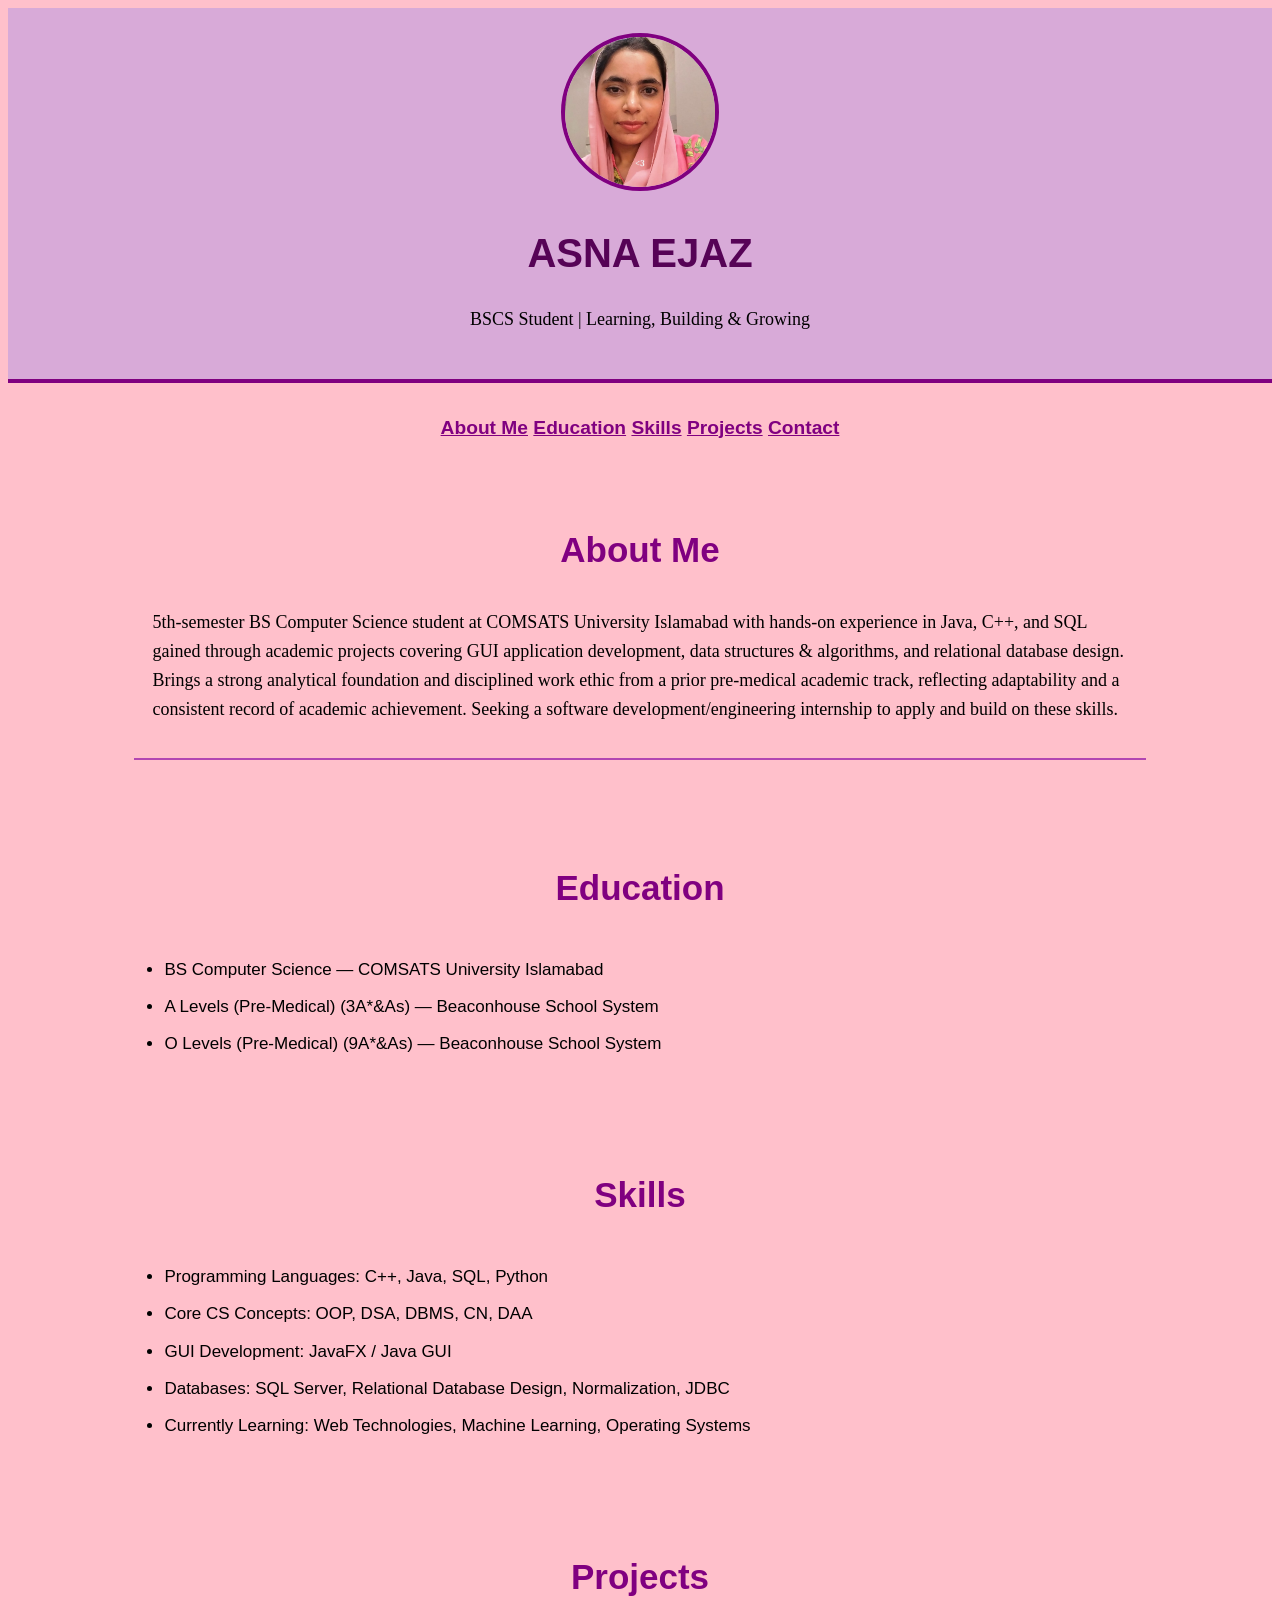
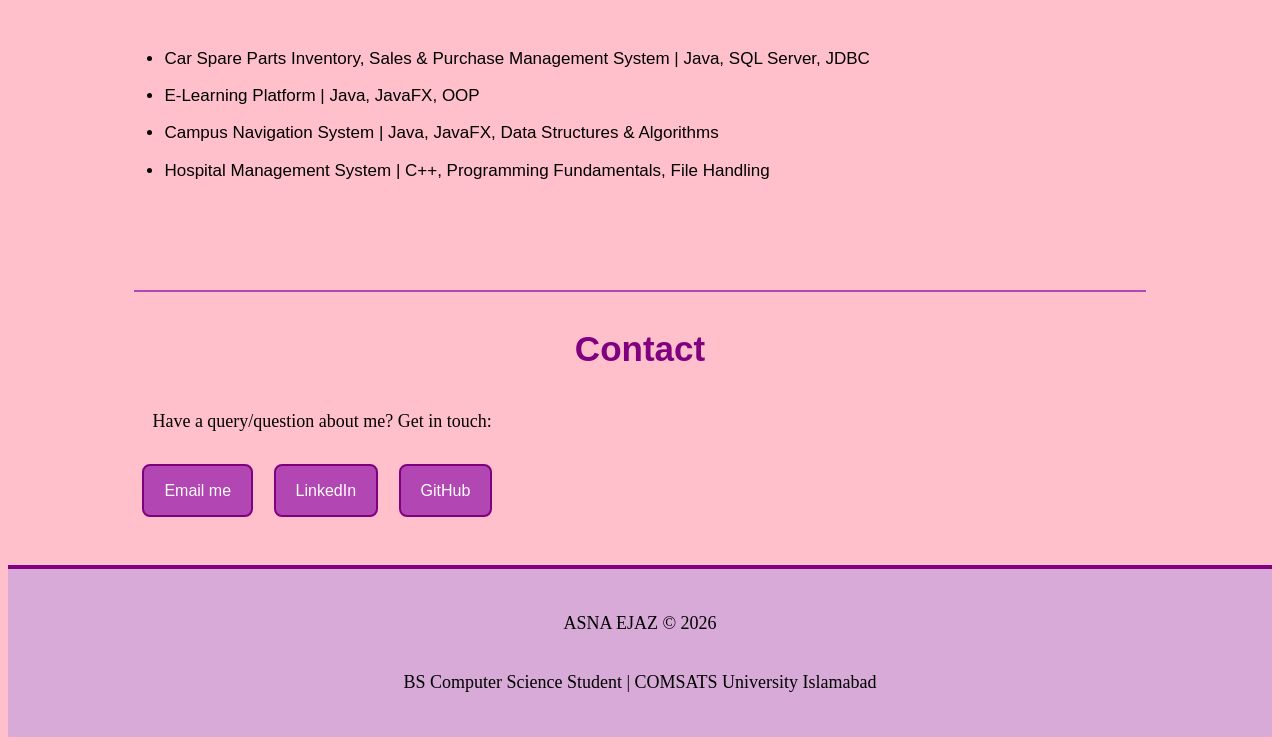
==== index.html @ 3ecc39cf "Initial commit" ====
<!doctype html>

<html lang="en">
  <head>
    <meta charset="UTF-8" />
    <meta name="viewport" content="width=device-width, initial-scale=1.0" />
    <link rel="stylesheet" href="style.css" />
    <title>Asna Ejaz - About Me</title>
  </head>

  <body>
    <header>
      <img src="picture.jpeg" alt="Asna Ejaz" />

      <h1>ASNA EJAZ</h1>

      <p>BSCS Student | Learning, Building & Growing</p>
    </header>

    <nav>
      <a href="#about">About Me</a>
      <a href="#education">Education</a>
      <a href="#skills">Skills</a>
      <a href="#projects">Projects</a>
      <a href="#contact">Contact</a>
    </nav>

    <main>
      <section id="about" class="About_Me">
        <h2>About Me</h2>

        <p>
          5th-semester BS Computer Science student at COMSATS University
          Islamabad with hands-on experience in Java, C++, and SQL gained
          through academic projects covering GUI application development, data
          structures & algorithms, and relational database design. Brings a
          strong analytical foundation and disciplined work ethic from a prior
          pre-medical academic track, reflecting adaptability and a consistent
          record of academic achievement. Seeking a software
          development/engineering internship to apply and build on these skills.
        </p>
        <hr />
      </section>

      <section id="education" class="Education">
        <h2>Education</h2>
        <ul>
          <li>BS Computer Science — COMSATS University Islamabad</li>
          <li>A Levels (Pre-Medical) (3A*&As) — Beaconhouse School System</li>
          <li>O Levels (Pre-Medical) (9A*&As) — Beaconhouse School System</li>
        </ul>
      </section>

      <section id="skills" class="Skills">
        <h2>Skills</h2>
        <ul>
          <li>Programming Languages: C++, Java, SQL, Python</li>
          <li>Core CS Concepts: OOP, DSA, DBMS, CN, DAA</li>
          <li>GUI Development: JavaFX / Java GUI</li>
          <li>
            Databases: SQL Server, Relational Database Design, Normalization,
            JDBC
          </li>
          <li>
            Currently Learning: Web Technologies, Machine Learning, Operating
            Systems
          </li>
        </ul>
      </section>

      <section id="projects" class="Projects">
        <h2>Projects</h2>
        <ul>
          <li>
            Car Spare Parts Inventory, Sales & Purchase Management System |
            Java, SQL Server, JDBC
          </li>

          <li>E-Learning Platform | Java, JavaFX, OOP</li>

          <li>
            Campus Navigation System | Java, JavaFX, Data Structures &
            Algorithms
          </li>

          <li>
            Hospital Management System | C++, Programming Fundamentals, File
            Handling
          </li>
        </ul>
      </section>

      <section id="contact" class="Contact">
        <hr />

        <h2>Contact</h2>

        <p>Have a query/question about me? Get in touch:</p>

        <a class="btn" href="mailto:asnaejaz7@gmail.com"> Email me </a>

        <a
          class="btn"
          href="https://www.linkedin.com/in/asna-ejaz-a03300438/"
          target="_blank"
        >
          LinkedIn
        </a>

        <a
          class="btn"
          href="https://github.com/asnaejaz/WEB-TECHLOLOGY-Semester-5---FA26-"
          target="_blank"
        >
          GitHub
        </a>
      </section>
    </main>

    <footer>
      <p>ASNA EJAZ © 2026</p>
      <p>BS Computer Science Student | COMSATS University Islamabad</p>
    </footer>
  </body>
</html>
---- style.css ----
body {
  background-color: pink;
  font-family: Arial, sans-serif;
  line-height: 1.6;
}

header {
  background-color: rgb(216, 170, 216);
  text-align: center;
  font-size: larger;
  padding: 25px;
  margin-bottom: 20px;
  border-bottom: 4px solid purple;
}

nav {
  text-align: center;
  padding: 10px;
  margin-bottom: 20px;
  font-weight: bold;
  font-size: larger;
}

nav a {
  color: purple;
}

nav a:hover {
  color: white;
}

header img {
  width: 150px;
  height: 150px;
  border-radius: 50%;
  object-fit: cover;
  border: 4px solid purple;
  margin-bottom: 10px;
}

h1 {
  color: rgb(86, 3, 86);
  text-align: center;
  font-size: 40px;
  margin: 10px 0;
}

h2 {
  color: purple;
  text-align: center;
  font-size: 35px;
  margin-bottom: 20px;
}

p {
  padding: 10px 18px;
  margin: 10px 0;
  color: #000;
  font-family: "Times New Roman", Times, serif;
  font-size: 18px;
}

main {
  width: 80%;
  margin: 30px auto;
}

section {
  margin: 25px 0;
  padding: 10px 0;
}

ul {
  padding: 10px 30px;
}

li {
  margin: 10px 0;
  font-size: 17px;
}

.btn {
  display: inline-block;
  background-color: rgb(178, 70, 178);
  color: white;
  text-align: center;
  text-decoration: none;
  padding: 12px 20px;
  margin: 8px;
  border: 2px solid purple;
  border-radius: 8px;
}

.btn:hover {
  background-color: purple;
  color: white;
}

hr {
  border: 0;
  border-top: 2px solid rgb(178, 70, 178);
  margin: 25px 0;
}

footer {
  background-color: rgb(216, 170, 216);
  text-align: center;
  font-size: larger;
  padding: 20px;
  margin-top: 30px;
  border-top: 4px solid purple;
}
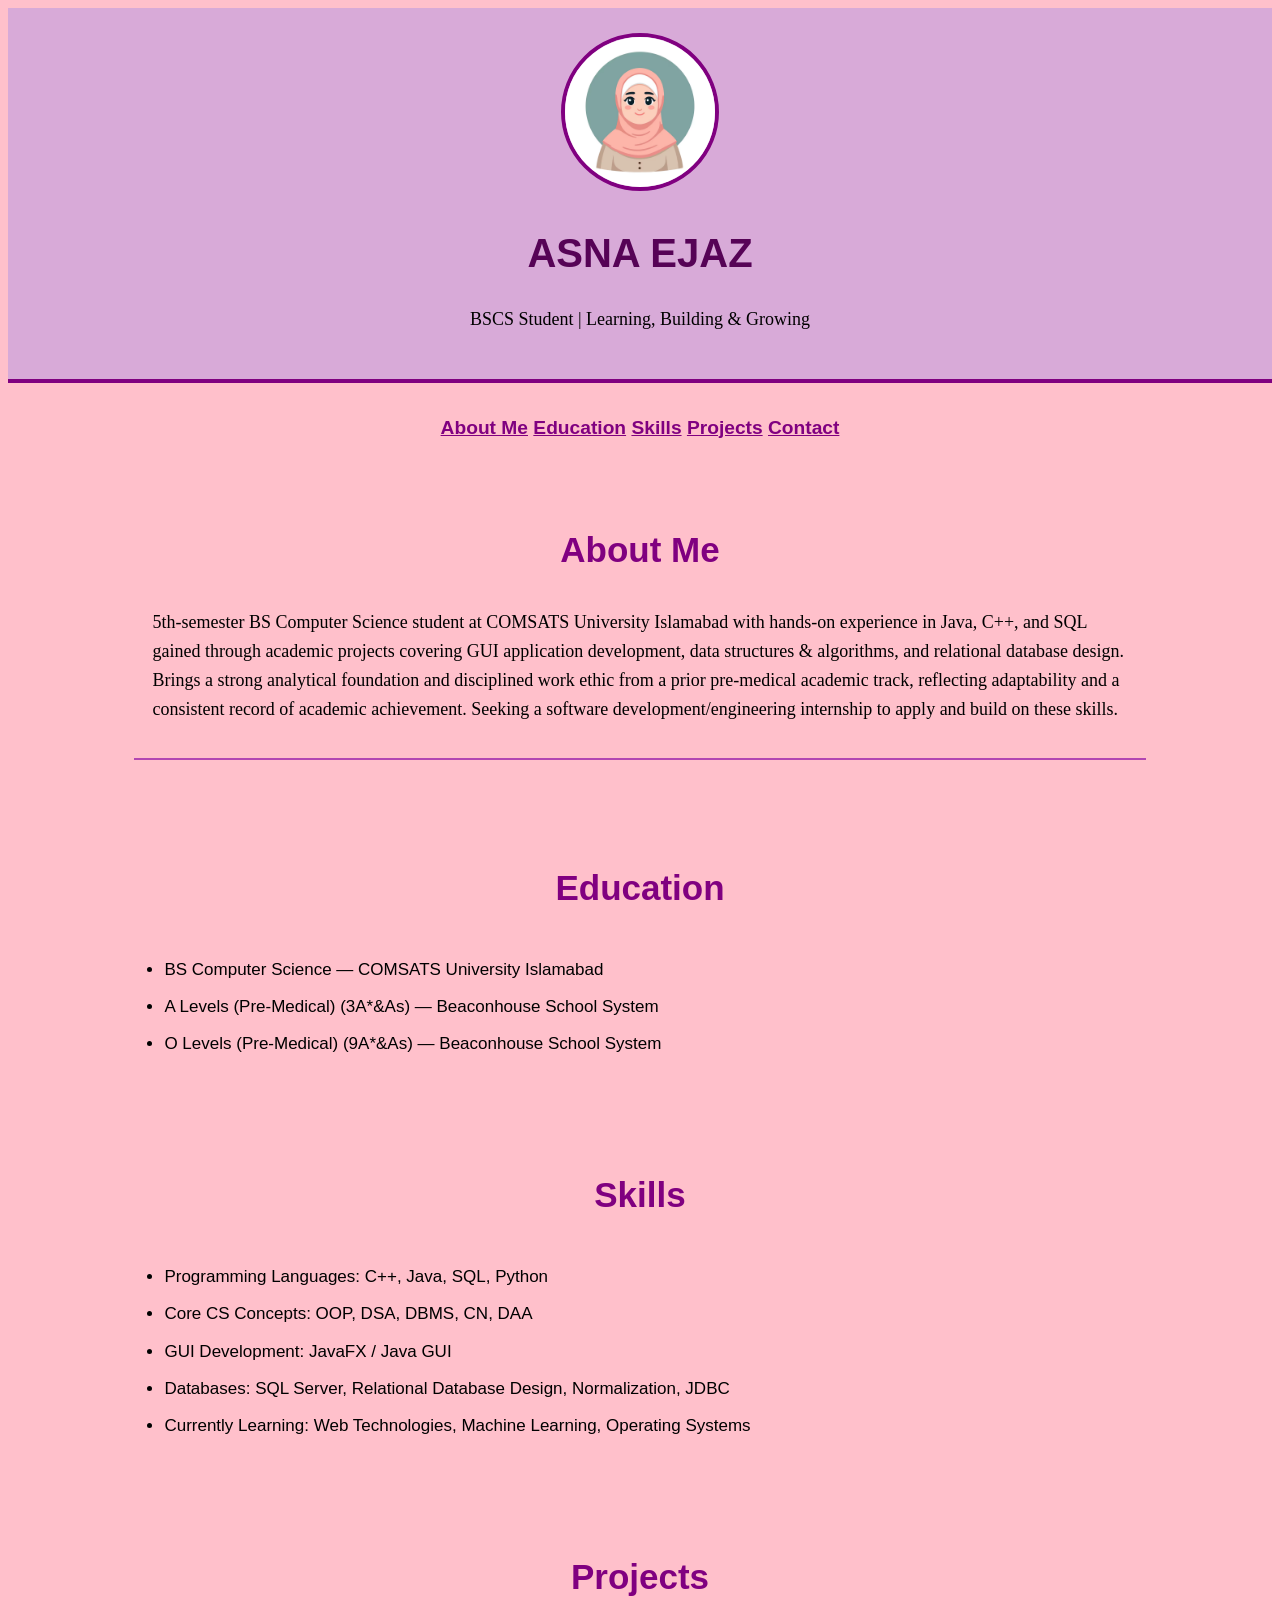
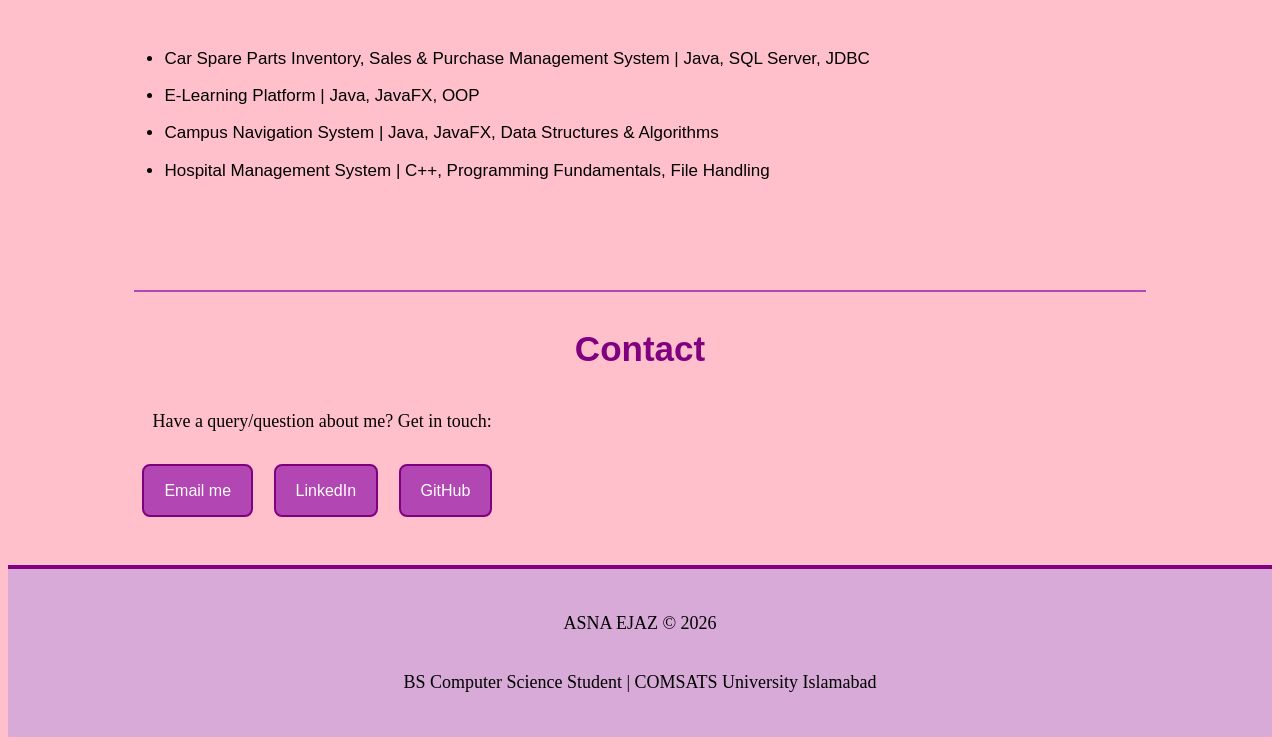
==== commit 00c454f4: "Add files via upload" ====
--- a/index.html
+++ b/index.html
@@ -1,125 +1,125 @@
-<!doctype html>
-
-<html lang="en">
-  <head>
-    <meta charset="UTF-8" />
-    <meta name="viewport" content="width=device-width, initial-scale=1.0" />
-    <link rel="stylesheet" href="style.css" />
-    <title>Asna Ejaz - About Me</title>
-  </head>
-
-  <body>
-    <header>
-      <img src="picture.jpeg" alt="Asna Ejaz" />
-
-      <h1>ASNA EJAZ</h1>
-
-      <p>BSCS Student | Learning, Building & Growing</p>
-    </header>
-
-    <nav>
-      <a href="#about">About Me</a>
-      <a href="#education">Education</a>
-      <a href="#skills">Skills</a>
-      <a href="#projects">Projects</a>
-      <a href="#contact">Contact</a>
-    </nav>
-
-    <main>
-      <section id="about" class="About_Me">
-        <h2>About Me</h2>
-
-        <p>
-          5th-semester BS Computer Science student at COMSATS University
-          Islamabad with hands-on experience in Java, C++, and SQL gained
-          through academic projects covering GUI application development, data
-          structures & algorithms, and relational database design. Brings a
-          strong analytical foundation and disciplined work ethic from a prior
-          pre-medical academic track, reflecting adaptability and a consistent
-          record of academic achievement. Seeking a software
-          development/engineering internship to apply and build on these skills.
-        </p>
-        <hr />
-      </section>
-
-      <section id="education" class="Education">
-        <h2>Education</h2>
-        <ul>
-          <li>BS Computer Science — COMSATS University Islamabad</li>
-          <li>A Levels (Pre-Medical) (3A*&As) — Beaconhouse School System</li>
-          <li>O Levels (Pre-Medical) (9A*&As) — Beaconhouse School System</li>
-        </ul>
-      </section>
-
-      <section id="skills" class="Skills">
-        <h2>Skills</h2>
-        <ul>
-          <li>Programming Languages: C++, Java, SQL, Python</li>
-          <li>Core CS Concepts: OOP, DSA, DBMS, CN, DAA</li>
-          <li>GUI Development: JavaFX / Java GUI</li>
-          <li>
-            Databases: SQL Server, Relational Database Design, Normalization,
-            JDBC
-          </li>
-          <li>
-            Currently Learning: Web Technologies, Machine Learning, Operating
-            Systems
-          </li>
-        </ul>
-      </section>
-
-      <section id="projects" class="Projects">
-        <h2>Projects</h2>
-        <ul>
-          <li>
-            Car Spare Parts Inventory, Sales & Purchase Management System |
-            Java, SQL Server, JDBC
-          </li>
-
-          <li>E-Learning Platform | Java, JavaFX, OOP</li>
-
-          <li>
-            Campus Navigation System | Java, JavaFX, Data Structures &
-            Algorithms
-          </li>
-
-          <li>
-            Hospital Management System | C++, Programming Fundamentals, File
-            Handling
-          </li>
-        </ul>
-      </section>
-
-      <section id="contact" class="Contact">
-        <hr />
-
-        <h2>Contact</h2>
-
-        <p>Have a query/question about me? Get in touch:</p>
-
-        <a class="btn" href="mailto:asnaejaz7@gmail.com"> Email me </a>
-
-        <a
-          class="btn"
-          href="https://www.linkedin.com/in/asna-ejaz-a03300438/"
-          target="_blank"
-        >
-          LinkedIn
-        </a>
-
-        <a
-          class="btn"
-          href="https://github.com/asnaejaz/WEB-TECHLOLOGY-Semester-5---FA26-"
-          target="_blank"
-        >
-          GitHub
-        </a>
-      </section>
-    </main>
-
-    <footer>
-      <p>ASNA EJAZ © 2026</p>
-      <p>BS Computer Science Student | COMSATS University Islamabad</p>
-    </footer>
-  </body>
-</html>
+<!doctype html>
+
+<html lang="en">
+  <head>
+    <meta charset="UTF-8" />
+    <meta name="viewport" content="width=device-width, initial-scale=1.0" />
+    <link rel="stylesheet" href="style.css" />
+    <title>Asna Ejaz - About Me</title>
+  </head>
+
+  <body>
+    <header>
+      <img src="picture.avif"" alt="Profile Picture" />
+
+      <h1>ASNA EJAZ</h1>
+
+      <p>BSCS Student | Learning, Building & Growing</p>
+    </header>
+
+    <nav>
+      <a href="#about">About Me</a>
+      <a href="#education">Education</a>
+      <a href="#skills">Skills</a>
+      <a href="#projects">Projects</a>
+      <a href="#contact">Contact</a>
+    </nav>
+
+    <main>
+      <section id="about" class="About_Me">
+        <h2>About Me</h2>
+
+        <p>
+          5th-semester BS Computer Science student at COMSATS University
+          Islamabad with hands-on experience in Java, C++, and SQL gained
+          through academic projects covering GUI application development, data
+          structures & algorithms, and relational database design. Brings a
+          strong analytical foundation and disciplined work ethic from a prior
+          pre-medical academic track, reflecting adaptability and a consistent
+          record of academic achievement. Seeking a software
+          development/engineering internship to apply and build on these skills.
+        </p>
+        <hr />
+      </section>
+
+      <section id="education" class="Education">
+        <h2>Education</h2>
+        <ul>
+          <li>BS Computer Science — COMSATS University Islamabad</li>
+          <li>A Levels (Pre-Medical) (3A*&As) — Beaconhouse School System</li>
+          <li>O Levels (Pre-Medical) (9A*&As) — Beaconhouse School System</li>
+        </ul>
+      </section>
+
+      <section id="skills" class="Skills">
+        <h2>Skills</h2>
+        <ul>
+          <li>Programming Languages: C++, Java, SQL, Python</li>
+          <li>Core CS Concepts: OOP, DSA, DBMS, CN, DAA</li>
+          <li>GUI Development: JavaFX / Java GUI</li>
+          <li>
+            Databases: SQL Server, Relational Database Design, Normalization,
+            JDBC
+          </li>
+          <li>
+            Currently Learning: Web Technologies, Machine Learning, Operating
+            Systems
+          </li>
+        </ul>
+      </section>
+
+      <section id="projects" class="Projects">
+        <h2>Projects</h2>
+        <ul>
+          <li>
+            Car Spare Parts Inventory, Sales & Purchase Management System |
+            Java, SQL Server, JDBC
+          </li>
+
+          <li>E-Learning Platform | Java, JavaFX, OOP</li>
+
+          <li>
+            Campus Navigation System | Java, JavaFX, Data Structures &
+            Algorithms
+          </li>
+
+          <li>
+            Hospital Management System | C++, Programming Fundamentals, File
+            Handling
+          </li>
+        </ul>
+      </section>
+
+      <section id="contact" class="Contact">
+        <hr />
+
+        <h2>Contact</h2>
+
+        <p>Have a query/question about me? Get in touch:</p>
+
+        <a class="btn" href="mailto:asnaejaz7@gmail.com"> Email me </a>
+
+        <a
+          class="btn"
+          href="https://www.linkedin.com/in/asna-ejaz-a03300438/"
+          target="_blank"
+        >
+          LinkedIn
+        </a>
+
+        <a
+          class="btn"
+          href="https://github.com/asnaejaz/WEB-TECHLOLOGY-Semester-5---FA26-"
+          target="_blank"
+        >
+          GitHub
+        </a>
+      </section>
+    </main>
+
+    <footer>
+      <p>ASNA EJAZ © 2026</p>
+      <p>BS Computer Science Student | COMSATS University Islamabad</p>
+    </footer>
+  </body>
+</html>
--- a/style.css
+++ b/style.css
@@ -1,112 +1,112 @@
-body {
-  background-color: pink;
-  font-family: Arial, sans-serif;
-  line-height: 1.6;
-}
-
-header {
-  background-color: rgb(216, 170, 216);
-  text-align: center;
-  font-size: larger;
-  padding: 25px;
-  margin-bottom: 20px;
-  border-bottom: 4px solid purple;
-}
-
-nav {
-  text-align: center;
-  padding: 10px;
-  margin-bottom: 20px;
-  font-weight: bold;
-  font-size: larger;
-}
-
-nav a {
-  color: purple;
-}
-
-nav a:hover {
-  color: white;
-}
-
-header img {
-  width: 150px;
-  height: 150px;
-  border-radius: 50%;
-  object-fit: cover;
-  border: 4px solid purple;
-  margin-bottom: 10px;
-}
-
-h1 {
-  color: rgb(86, 3, 86);
-  text-align: center;
-  font-size: 40px;
-  margin: 10px 0;
-}
-
-h2 {
-  color: purple;
-  text-align: center;
-  font-size: 35px;
-  margin-bottom: 20px;
-}
-
-p {
-  padding: 10px 18px;
-  margin: 10px 0;
-  color: #000;
-  font-family: "Times New Roman", Times, serif;
-  font-size: 18px;
-}
-
-main {
-  width: 80%;
-  margin: 30px auto;
-}
-
-section {
-  margin: 25px 0;
-  padding: 10px 0;
-}
-
-ul {
-  padding: 10px 30px;
-}
-
-li {
-  margin: 10px 0;
-  font-size: 17px;
-}
-
-.btn {
-  display: inline-block;
-  background-color: rgb(178, 70, 178);
-  color: white;
-  text-align: center;
-  text-decoration: none;
-  padding: 12px 20px;
-  margin: 8px;
-  border: 2px solid purple;
-  border-radius: 8px;
-}
-
-.btn:hover {
-  background-color: purple;
-  color: white;
-}
-
-hr {
-  border: 0;
-  border-top: 2px solid rgb(178, 70, 178);
-  margin: 25px 0;
-}
-
-footer {
-  background-color: rgb(216, 170, 216);
-  text-align: center;
-  font-size: larger;
-  padding: 20px;
-  margin-top: 30px;
-  border-top: 4px solid purple;
-}
+body {
+  background-color: pink;
+  font-family: Arial, sans-serif;
+  line-height: 1.6;
+}
+
+header {
+  background-color: rgb(216, 170, 216);
+  text-align: center;
+  font-size: larger;
+  padding: 25px;
+  margin-bottom: 20px;
+  border-bottom: 4px solid purple;
+}
+
+nav {
+  text-align: center;
+  padding: 10px;
+  margin-bottom: 20px;
+  font-weight: bold;
+  font-size: larger;
+}
+
+nav a {
+  color: purple;
+}
+
+nav a:hover {
+  color: white;
+}
+
+header img {
+  width: 150px;
+  height: 150px;
+  border-radius: 50%;
+  object-fit: cover;
+  border: 4px solid purple;
+  margin-bottom: 10px;
+}
+
+h1 {
+  color: rgb(86, 3, 86);
+  text-align: center;
+  font-size: 40px;
+  margin: 10px 0;
+}
+
+h2 {
+  color: purple;
+  text-align: center;
+  font-size: 35px;
+  margin-bottom: 20px;
+}
+
+p {
+  padding: 10px 18px;
+  margin: 10px 0;
+  color: #000;
+  font-family: "Times New Roman", Times, serif;
+  font-size: 18px;
+}
+
+main {
+  width: 80%;
+  margin: 30px auto;
+}
+
+section {
+  margin: 25px 0;
+  padding: 10px 0;
+}
+
+ul {
+  padding: 10px 30px;
+}
+
+li {
+  margin: 10px 0;
+  font-size: 17px;
+}
+
+.btn {
+  display: inline-block;
+  background-color: rgb(178, 70, 178);
+  color: white;
+  text-align: center;
+  text-decoration: none;
+  padding: 12px 20px;
+  margin: 8px;
+  border: 2px solid purple;
+  border-radius: 8px;
+}
+
+.btn:hover {
+  background-color: purple;
+  color: white;
+}
+
+hr {
+  border: 0;
+  border-top: 2px solid rgb(178, 70, 178);
+  margin: 25px 0;
+}
+
+footer {
+  background-color: rgb(216, 170, 216);
+  text-align: center;
+  font-size: larger;
+  padding: 20px;
+  margin-top: 30px;
+  border-top: 4px solid purple;
+}
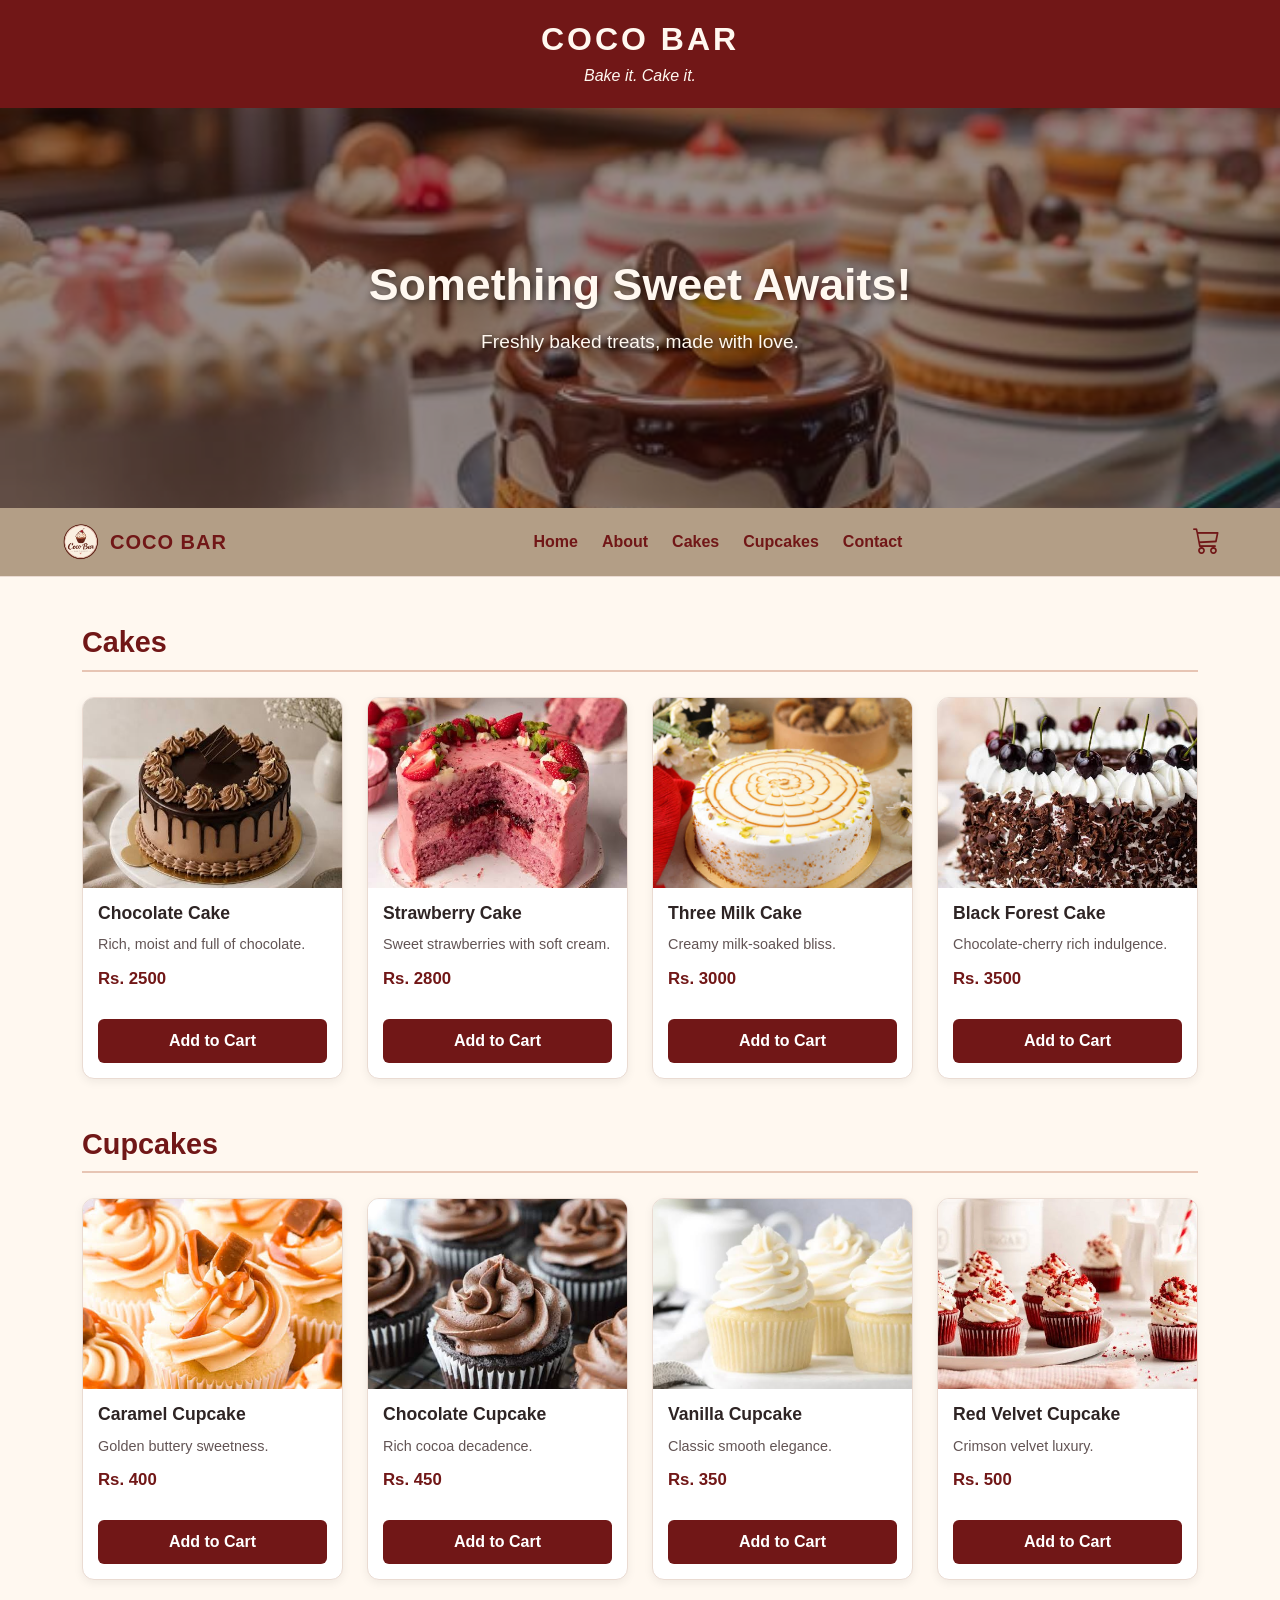
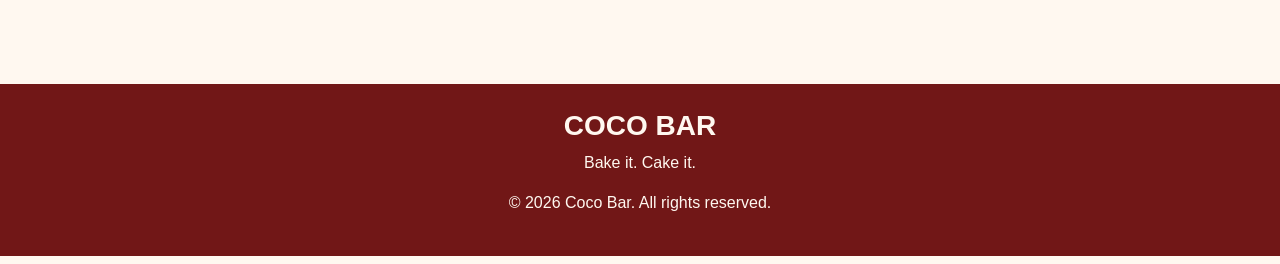
==== commit 3b7e6039: "Initial commit" ====
--- a/index.html
+++ b/index.html
@@ -1,125 +1,197 @@
-<!doctype html>
-
-<html lang="en">
-  <head>
-    <meta charset="UTF-8" />
-    <meta name="viewport" content="width=device-width, initial-scale=1.0" />
-    <link rel="stylesheet" href="style.css" />
-    <title>Asna Ejaz - About Me</title>
-  </head>
-
-  <body>
-    <header>
-      <img src="picture.avif"" alt="Profile Picture" />
-
-      <h1>ASNA EJAZ</h1>
-
-      <p>BSCS Student | Learning, Building & Growing</p>
-    </header>
-
-    <nav>
-      <a href="#about">About Me</a>
-      <a href="#education">Education</a>
-      <a href="#skills">Skills</a>
-      <a href="#projects">Projects</a>
-      <a href="#contact">Contact</a>
-    </nav>
-
-    <main>
-      <section id="about" class="About_Me">
-        <h2>About Me</h2>
-
-        <p>
-          5th-semester BS Computer Science student at COMSATS University
-          Islamabad with hands-on experience in Java, C++, and SQL gained
-          through academic projects covering GUI application development, data
-          structures & algorithms, and relational database design. Brings a
-          strong analytical foundation and disciplined work ethic from a prior
-          pre-medical academic track, reflecting adaptability and a consistent
-          record of academic achievement. Seeking a software
-          development/engineering internship to apply and build on these skills.
-        </p>
-        <hr />
-      </section>
-
-      <section id="education" class="Education">
-        <h2>Education</h2>
-        <ul>
-          <li>BS Computer Science — COMSATS University Islamabad</li>
-          <li>A Levels (Pre-Medical) (3A*&As) — Beaconhouse School System</li>
-          <li>O Levels (Pre-Medical) (9A*&As) — Beaconhouse School System</li>
-        </ul>
-      </section>
-
-      <section id="skills" class="Skills">
-        <h2>Skills</h2>
-        <ul>
-          <li>Programming Languages: C++, Java, SQL, Python</li>
-          <li>Core CS Concepts: OOP, DSA, DBMS, CN, DAA</li>
-          <li>GUI Development: JavaFX / Java GUI</li>
-          <li>
-            Databases: SQL Server, Relational Database Design, Normalization,
-            JDBC
-          </li>
-          <li>
-            Currently Learning: Web Technologies, Machine Learning, Operating
-            Systems
-          </li>
-        </ul>
-      </section>
-
-      <section id="projects" class="Projects">
-        <h2>Projects</h2>
-        <ul>
-          <li>
-            Car Spare Parts Inventory, Sales & Purchase Management System |
-            Java, SQL Server, JDBC
-          </li>
-
-          <li>E-Learning Platform | Java, JavaFX, OOP</li>
-
-          <li>
-            Campus Navigation System | Java, JavaFX, Data Structures &
-            Algorithms
-          </li>
-
-          <li>
-            Hospital Management System | C++, Programming Fundamentals, File
-            Handling
-          </li>
-        </ul>
-      </section>
-
-      <section id="contact" class="Contact">
-        <hr />
-
-        <h2>Contact</h2>
-
-        <p>Have a query/question about me? Get in touch:</p>
-
-        <a class="btn" href="mailto:asnaejaz7@gmail.com"> Email me </a>
-
-        <a
-          class="btn"
-          href="https://www.linkedin.com/in/asna-ejaz-a03300438/"
-          target="_blank"
-        >
-          LinkedIn
-        </a>
-
-        <a
-          class="btn"
-          href="https://github.com/asnaejaz/WEB-TECHLOLOGY-Semester-5---FA26-"
-          target="_blank"
-        >
-          GitHub
-        </a>
-      </section>
-    </main>
-
-    <footer>
-      <p>ASNA EJAZ © 2026</p>
-      <p>BS Computer Science Student | COMSATS University Islamabad</p>
-    </footer>
-  </body>
-</html>
+<!doctype html>
+<html lang="en">
+  <head>
+    <meta charset="UTF-8" />
+    <meta name="viewport" content="width=device-width, initial-scale=1.0" />
+    <title>COCO BAR | Bakery & Cafe</title>
+    <link
+      href="https://cdn.jsdelivr.net/npm/bootstrap@5.3.3/dist/css/bootstrap.min.css"
+      rel="stylesheet"
+    />
+    <link
+      rel="stylesheet"
+      href="https://cdn.jsdelivr.net/npm/bootstrap-icons@1.11.3/font/bootstrap-icons.min.css"
+    />
+    <link rel="stylesheet" href="style.css" />
+  </head>
+  <body>
+    <header>
+      <h1>COCO BAR</h1>
+      <p>Bake it. Cake it.</p>
+    </header>
+
+    <section class="intro" id="About">
+      <img src="display.jpg" alt="Display of COCO BAR bakery treats" />
+
+      <div class="intro-text">
+        <h2>Something Sweet Awaits!</h2>
+        <p>Freshly baked treats, made with love.</p>
+      </div>
+    </section>
+
+    <nav class="navbar px-3 px-lg-5">
+      <div class="container-fluid">
+        <a
+          class="navbar-brand d-flex align-items-center gap-2"
+          href="index.html"
+        >
+          <img src="coco-bar.png" alt="COCO BAR Logo" />
+          <span>COCO BAR</span>
+        </a>
+
+        <!-- 1. Hidden Checkbox (Toggle Logic) -->
+        <input type="checkbox" id="menu-toggle" class="menu-checkbox" />
+
+        <!-- 2. Hamburger Button (Label jo checkbox ko control kare ga) -->
+        <label for="menu-toggle" class="navbar-toggler">
+          <span class="navbar-toggler-icon"></span>
+        </label>
+
+        <!-- 3. Menu Links & Cart Container -->
+        <div class="navbar-menu" id="mainNavbar">
+          <ul class="navbar-nav mx-auto mb-2 mb-md-0">
+            <li class="nav-item">
+              <a class="nav-link" href="index.html">Home</a>
+            </li>
+            <li class="nav-item">
+              <a class="nav-link" href="#About">About</a>
+            </li>
+            <li class="nav-item">
+              <a class="nav-link" href="#Cakes">Cakes</a>
+            </li>
+            <li class="nav-item">
+              <a class="nav-link" href="#CupCakes">Cupcakes</a>
+            </li>
+            <li class="nav-item">
+              <a class="nav-link" href="#Contact">Contact</a>
+            </li>
+          </ul>
+
+          <a href="#menu" class="nav-link cart">
+            <i class="bi bi-cart3"></i>
+          </a>
+        </div>
+      </div>
+    </nav>
+
+    <main id="menu" class="container py-5">
+      <section class="mb-5" id="Cakes">
+        <h2 class="category-title">Cakes</h2>
+
+        <div class="row g-4">
+          <div class="col-6 col-md-4 col-lg-3">
+            <article class="product-card">
+              <a href="chocolate-cake.html">
+                <img src="chocolate-cake.jfif" alt="Chocolate Cake" />
+              </a>
+              <div class="product-info">
+                <h3>
+                  <a href="chocolate-cake.html">Chocolate Cake</a>
+                </h3>
+                <p>Rich, moist and full of chocolate.</p>
+                <span class="price">Rs. 2500</span>
+                <button type="button">Add to Cart</button>
+              </div>
+            </article>
+          </div>
+
+          <div class="col-6 col-md-4 col-lg-3">
+            <article class="product-card">
+              <img src="strawberry-cake.jfif" alt="Strawberry Cake" />
+              <div class="product-info">
+                <h3>Strawberry Cake</h3>
+                <p>Sweet strawberries with soft cream.</p>
+                <span class="price">Rs. 2800</span>
+                <button type="button">Add to Cart</button>
+              </div>
+            </article>
+          </div>
+
+          <div class="col-6 col-md-4 col-lg-3">
+            <article class="product-card">
+              <img src="three-milk-cake.jfif" alt="Three Milk Cake" />
+              <div class="product-info">
+                <h3>Three Milk Cake</h3>
+                <p>Creamy milk-soaked bliss.</p>
+                <span class="price">Rs. 3000</span>
+                <button type="button">Add to Cart</button>
+              </div>
+            </article>
+          </div>
+
+          <div class="col-6 col-md-4 col-lg-3">
+            <article class="product-card">
+              <img src="black-forest-cake.jfif" alt="Black Forest Cake" />
+              <div class="product-info">
+                <h3>Black Forest Cake</h3>
+                <p>Chocolate-cherry rich indulgence.</p>
+                <span class="price">Rs. 3500</span>
+                <button type="button">Add to Cart</button>
+              </div>
+            </article>
+          </div>
+        </div>
+      </section>
+
+      <section class="mb-5" id="CupCakes">
+        <h2 class="category-title">Cupcakes</h2>
+
+        <div class="row g-4">
+          <div class="col-6 col-md-4 col-lg-3">
+            <article class="product-card">
+              <img src="caramel-cupcake.jfif" alt="Caramel Cupcake" />
+              <div class="product-info">
+                <h3>Caramel Cupcake</h3>
+                <p>Golden buttery sweetness.</p>
+                <span class="price">Rs. 400</span>
+                <button type="button">Add to Cart</button>
+              </div>
+            </article>
+          </div>
+
+          <div class="col-6 col-md-4 col-lg-3">
+            <article class="product-card">
+              <img src="chocolate-cupcake.jfif" alt="Chocolate Cupcake" />
+              <div class="product-info">
+                <h3>Chocolate Cupcake</h3>
+                <p>Rich cocoa decadence.</p>
+                <span class="price">Rs. 450</span>
+                <button type="button">Add to Cart</button>
+              </div>
+            </article>
+          </div>
+
+          <div class="col-6 col-md-4 col-lg-3">
+            <article class="product-card">
+              <img src="vanilla-cupcake.jfif" alt="Vanilla Cupcake" />
+              <div class="product-info">
+                <h3>Vanilla Cupcake</h3>
+                <p>Classic smooth elegance.</p>
+                <span class="price">Rs. 350</span>
+                <button type="button">Add to Cart</button>
+              </div>
+            </article>
+          </div>
+
+          <div class="col-6 col-md-4 col-lg-3">
+            <article class="product-card">
+              <img src="red-velvet-cupcake.jpg" alt="Red Velvet Cupcake" />
+              <div class="product-info">
+                <h3>Red Velvet Cupcake</h3>
+                <p>Crimson velvet luxury.</p>
+                <span class="price">Rs. 500</span>
+                <button type="button">Add to Cart</button>
+              </div>
+            </article>
+          </div>
+        </div>
+      </section>
+    </main>
+
+    <footer id="Contact">
+      <h3>COCO BAR</h3>
+      <p>Bake it. Cake it.</p>
+      <p>&copy; 2026 Coco Bar. All rights reserved.</p>
+    </footer>
+  </body>
+</html>
--- a/style.css
+++ b/style.css
@@ -1,112 +1,369 @@
-body {
-  background-color: pink;
-  font-family: Arial, sans-serif;
-  line-height: 1.6;
-}
-
-header {
-  background-color: rgb(216, 170, 216);
-  text-align: center;
-  font-size: larger;
-  padding: 25px;
-  margin-bottom: 20px;
-  border-bottom: 4px solid purple;
-}
-
-nav {
-  text-align: center;
-  padding: 10px;
-  margin-bottom: 20px;
-  font-weight: bold;
-  font-size: larger;
-}
-
-nav a {
-  color: purple;
-}
-
-nav a:hover {
-  color: white;
-}
-
-header img {
-  width: 150px;
-  height: 150px;
-  border-radius: 50%;
-  object-fit: cover;
-  border: 4px solid purple;
-  margin-bottom: 10px;
-}
-
-h1 {
-  color: rgb(86, 3, 86);
-  text-align: center;
-  font-size: 40px;
-  margin: 10px 0;
-}
-
-h2 {
-  color: purple;
-  text-align: center;
-  font-size: 35px;
-  margin-bottom: 20px;
-}
-
-p {
-  padding: 10px 18px;
-  margin: 10px 0;
-  color: #000;
-  font-family: "Times New Roman", Times, serif;
-  font-size: 18px;
-}
-
-main {
-  width: 80%;
-  margin: 30px auto;
-}
-
-section {
-  margin: 25px 0;
-  padding: 10px 0;
-}
-
-ul {
-  padding: 10px 30px;
-}
-
-li {
-  margin: 10px 0;
-  font-size: 17px;
-}
-
-.btn {
-  display: inline-block;
-  background-color: rgb(178, 70, 178);
-  color: white;
-  text-align: center;
-  text-decoration: none;
-  padding: 12px 20px;
-  margin: 8px;
-  border: 2px solid purple;
-  border-radius: 8px;
-}
-
-.btn:hover {
-  background-color: purple;
-  color: white;
-}
-
-hr {
-  border: 0;
-  border-top: 2px solid rgb(178, 70, 178);
-  margin: 25px 0;
-}
-
-footer {
-  background-color: rgb(216, 170, 216);
-  text-align: center;
-  font-size: larger;
-  padding: 20px;
-  margin-top: 30px;
-  border-top: 4px solid purple;
-}
+/* ===== Variables ===== */
+:root {
+  --maroon: #711717;
+  --maroon-dark: #4d1010;
+  --accent: #c07854;
+  --sand: #b39e86;
+  --cream: #fff8f0;
+  --text: #2e2424;
+  --text-soft: #625454;
+  --line: #eadbd2;
+}
+
+/* ===== Base ===== */
+html {
+  scroll-padding-top: 70px; /* keeps anchor targets clear of the sticky navbar */
+}
+
+body {
+  font-family: Arial, sans-serif;
+  background-color: var(--cream);
+  color: var(--text);
+}
+
+/* ===== Header & footer (shared look) ===== */
+header,
+footer {
+  text-align: center;
+  background-color: var(--maroon);
+  color: var(--cream);
+}
+
+header {
+  padding: 20px;
+}
+
+header h1 {
+  margin: 0;
+  font-size: 2rem;
+  letter-spacing: 3px;
+  font-weight: bold;
+}
+
+header p {
+  margin: 6px 0 0;
+  font-style: italic;
+}
+
+/* ===== Hero ===== */
+.intro {
+  position: relative;
+  height: 400px;
+  overflow: hidden;
+  background-color: var(--maroon);
+}
+
+.intro img {
+  position: absolute;
+  inset: 0;
+  width: 100%;
+  height: 100%;
+  object-fit: cover;
+}
+
+.intro::before {
+  content: "";
+  position: absolute;
+  inset: 0;
+  background: rgba(35, 12, 12, 0.48);
+  z-index: 1;
+}
+
+.intro-text {
+  position: absolute;
+  top: 50%;
+  left: 50%;
+  transform: translate(-50%, -50%);
+  width: 90%;
+  text-align: center;
+  color: var(--cream);
+  z-index: 2;
+}
+
+.intro-text h2 {
+  margin-bottom: 15px;
+  font-size: 2.8rem;
+  font-weight: bold;
+  text-shadow: 2px 2px 6px #00000080;
+}
+
+.intro-text p {
+  margin: 0;
+  font-size: 1.2rem;
+  line-height: 1.6;
+  text-shadow: 1px 1px 4px #00000080;
+}
+
+/* ===== Navbar ===== */
+.navbar {
+  position: sticky;
+  top: 0;
+  z-index: 1030;
+  background-color: var(--sand);
+  border-bottom: 1px solid var(--line);
+}
+
+.navbar-brand,
+.navbar .nav-link {
+  color: var(--maroon);
+  font-weight: bold;
+  transition: color 0.2s ease;
+}
+
+.navbar-brand {
+  letter-spacing: 1px;
+}
+
+.navbar-brand:hover,
+.navbar .nav-link:hover,
+.navbar .nav-link:focus-visible {
+  color: var(--accent);
+}
+
+.navbar-brand img {
+  width: 42px;
+  height: 42px;
+  object-fit: contain;
+}
+
+.navbar .cart {
+  font-size: 1.7rem;
+}
+
+/* Checkbox hack: hidden but still keyboard-focusable */
+.menu-checkbox {
+  position: absolute;
+  opacity: 0;
+  pointer-events: none;
+}
+
+.navbar-toggler {
+  display: inline-flex;
+  align-items: center;
+  justify-content: center;
+  padding: 0.25rem 0.75rem;
+  border: 1px solid var(--maroon);
+  border-radius: 0.375rem;
+  background-color: var(--maroon);
+  cursor: pointer;
+}
+
+/* Mobile: menu hidden until the checkbox is checked */
+.navbar-menu {
+  display: none;
+  width: 100%;
+  flex-direction: column;
+  align-items: flex-start;
+  padding-top: 1rem;
+}
+
+.menu-checkbox:checked ~ .navbar-menu {
+  display: flex;
+}
+
+.navbar-nav {
+  width: 100%;
+}
+
+/* Desktop (md and up) */
+@media (min-width: 768px) {
+  .navbar-toggler,
+  .menu-checkbox {
+    display: none;
+  }
+
+  .navbar-menu {
+    display: flex;
+    flex-direction: row;
+    align-items: center;
+    flex: 1 1 auto;
+    width: auto;
+    padding-top: 0;
+  }
+
+  .navbar-nav {
+    flex-direction: row;
+    width: auto;
+    gap: 1.5rem;
+  }
+}
+
+/* ===== Products ===== */
+.category-title {
+  margin-bottom: 25px;
+  padding-bottom: 10px;
+  color: var(--maroon);
+  font-size: 1.8rem;
+  font-weight: bold;
+  border-bottom: 2px solid #e7c5b4;
+}
+
+.product-card {
+  height: 100%;
+  overflow: hidden;
+  border: 1px solid var(--line);
+  border-radius: 12px;
+  background-color: #fff;
+  box-shadow: 0 3px 10px #00000010;
+  transition:
+    transform 0.2s ease,
+    box-shadow 0.2s ease;
+}
+
+.product-card:hover {
+  transform: translateY(-4px);
+  box-shadow: 0 7px 18px #00000018;
+}
+
+.product-card > a {
+  display: block;
+}
+
+.product-card img {
+  display: block;
+  width: 100%;
+  height: 190px;
+  object-fit: cover;
+}
+
+.product-info {
+  display: flex;
+  flex-direction: column;
+  gap: 10px;
+  padding: 15px;
+  min-height: 190px;
+}
+
+.product-info h3 {
+  margin: 0;
+  font-size: 1.1rem;
+  font-weight: bold;
+}
+
+.product-info h3 a {
+  color: var(--text);
+  text-decoration: none;
+}
+
+.product-info h3 a:hover {
+  color: var(--maroon);
+}
+
+.product-info p {
+  margin: 0;
+  font-size: 0.9rem;
+  line-height: 1.5;
+  color: var(--text-soft);
+}
+
+.price {
+  color: var(--maroon);
+  font-size: 1.05rem;
+  font-weight: bold;
+}
+
+.product-info button {
+  margin-top: auto; /* pushes the button to the bottom of the card */
+  padding: 10px;
+  border: none;
+  border-radius: 6px;
+  background-color: var(--maroon);
+  color: #fff;
+  font-weight: bold;
+  transition: background-color 0.2s ease;
+}
+
+.product-info button:hover {
+  background-color: var(--maroon-dark);
+}
+
+/* ===== Footer ===== */
+footer {
+  padding: 25px 15px;
+  margin: 8px 0;
+}
+
+footer h3 {
+  font-weight: bold;
+}
+
+/* ===== Tablet & mobile (keep 767px above 400px: later rule wins) ===== */
+@media (max-width: 767px) {
+  header {
+    padding: 16px 10px;
+  }
+
+  header h1 {
+    font-size: 1.6rem;
+  }
+
+  .intro {
+    height: 280px;
+  }
+
+  .intro-text h2 {
+    font-size: 1.7rem;
+  }
+
+  .intro-text p {
+    font-size: 0.95rem;
+  }
+
+  .category-title {
+    font-size: 1.5rem;
+  }
+
+  .product-card img {
+    height: 145px;
+  }
+
+  .product-info {
+    padding: 10px;
+    min-height: 180px;
+    gap: 8px;
+  }
+
+  .product-info h3 {
+    font-size: 0.95rem;
+  }
+
+  .product-info p {
+    font-size: 0.82rem;
+  }
+
+  .product-info button {
+    padding: 8px 5px;
+    font-size: 0.85rem;
+  }
+}
+
+/* ===== Extra-small phones ===== */
+@media (max-width: 400px) {
+  .intro {
+    height: 230px;
+  }
+
+  .intro-text h2 {
+    font-size: 1.4rem;
+  }
+
+  .intro-text p {
+    font-size: 0.85rem;
+  }
+
+  .product-card img {
+    height: 120px;
+  }
+
+  .product-info {
+    padding: 8px;
+  }
+
+  .product-info h3 {
+    font-size: 0.88rem;
+  }
+
+  .product-info p {
+    font-size: 0.78rem;
+  }
+}
